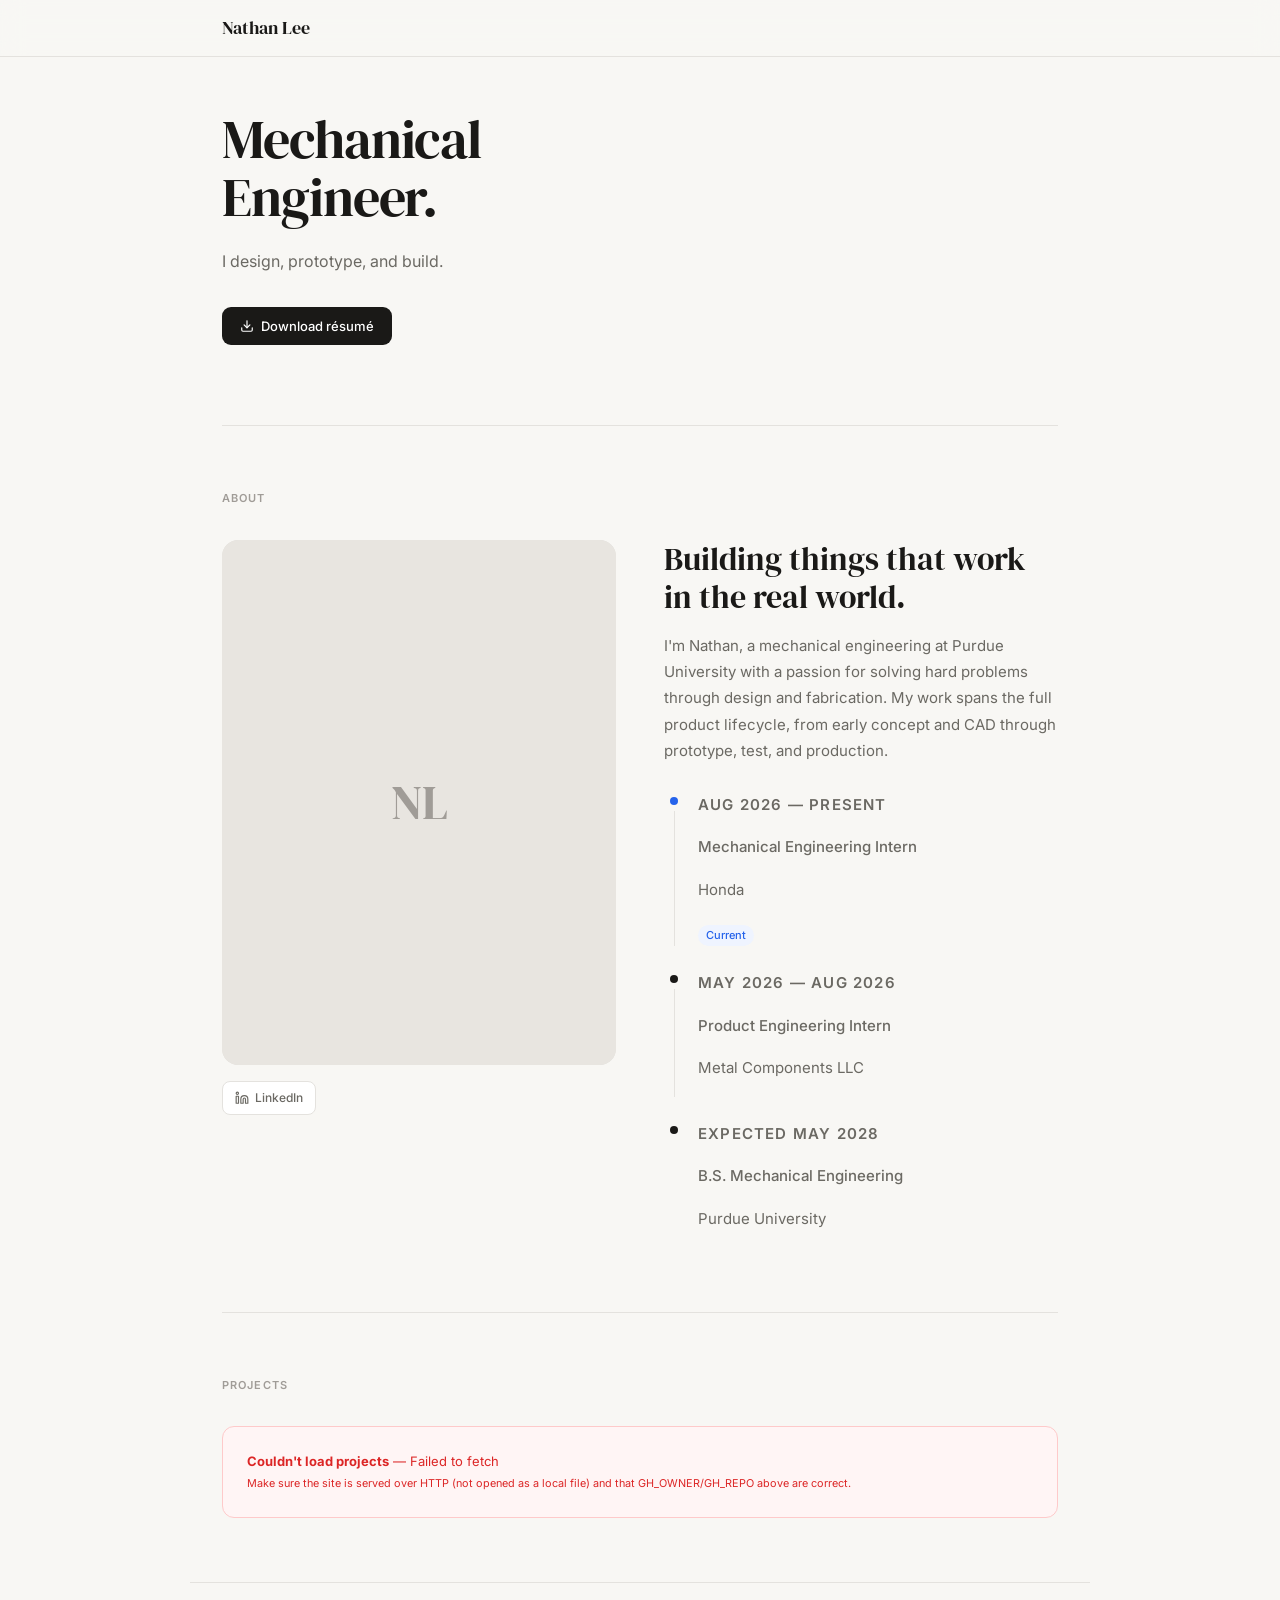
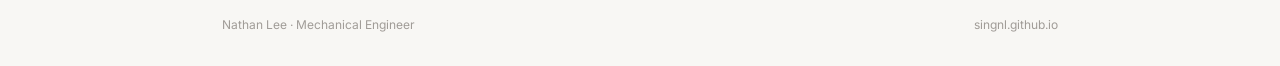
==== index.html @ 55e20346 "Update index.html" ====
<!DOCTYPE html>
<html lang="en">
<head>
<meta charset="UTF-8">
<meta name="viewport" content="width=device-width, initial-scale=1.0">
<title>Nathan Lee ME</title>
<meta name="description" content="">
<link rel="preconnect" href="https://fonts.googleapis.com">
<link rel="preconnect" href="https://fonts.gstatic.com" crossorigin>
<link href="https://fonts.googleapis.com/css2?family=Inter:wght@300;400;500;600&family=DM+Serif+Display&display=swap" rel="stylesheet">
<link rel="stylesheet" href="./css/style.css">
</head>
<body>

<header>
  <div class="header-inner">
    <a href="#" class="header-logo">Nathan Lee</a>
  </div>
</header>

<main>

  <!-- HERO -->
  <div class="hero">
    <h1>Mechanical<br>Engineer.</h1>
    <p class="hero-desc">I design, prototype, and build.</p>
    <div class="hero-actions">
      <a href="https://drive.google.com/file/d/13Z3duVzh-gguPU5r03oJVEE6rV9rd3DS/view?usp=sharing" target="_blank" class="btn btn-dark">
        <svg width="14" height="14" viewBox="0 0 24 24" fill="none" stroke="currentColor" stroke-width="2" stroke-linecap="round" stroke-linejoin="round"><path d="M21 15v4a2 2 0 0 1-2 2H5a2 2 0 0 1-2-2v-4"/><polyline points="7 10 12 15 17 10"/><line x1="12" y1="15" x2="12" y2="3"/></svg>
        Download résumé
      </a>
    </div>
  </div>

  <div class="divider"></div>

  <!-- ABOUT -->
  <section id="about">
    <p class="section-eyebrow">About</p>
    <div class="about-grid">
      <div>
        <div class="headshot-wrap">
          <img src="./assets/images/profile-image/avatar.jpeg" alt="" class="headshot"
               onerror="this.style.display='none';this.nextElementSibling.style.display='flex'">
          <div class="headshot-placeholder">NL</div>
        </div>
        <div class="social-links" style="margin-top: 1rem;">
          <a href="https://www.linkedin.com/in/nathansinglee" target="_blank" class="social-link">
            <svg viewBox="0 0 24 24" fill="none" stroke="currentColor" stroke-width="2" stroke-linecap="round" stroke-linejoin="round"><path d="M16 8a6 6 0 0 1 6 6v7h-4v-7a2 2 0 0 0-2-2 2 2 0 0 0-2 2v7h-4v-7a6 6 0 0 1 6-6z"/><rect x="2" y="9" width="4" height="12"/><circle cx="4" cy="4" r="2"/></svg>
            LinkedIn
          </a>
        </div>
      </div>

      <div>
        <h2>Building things that work in the real world.</h2>
        <p>I'm Nathan, a mechanical engineering at Purdue University with a passion for solving hard problems through design and fabrication. My work spans the full product lifecycle, from early concept and CAD through prototype, test, and production.</p>
        <div class="tl-wrap">
          <div class="tl-item">
            <div class="tl-spine">
              <div class="tl-dot tl-dot--current"></div>
              <div class="tl-line"></div>
            </div>
            <div>
              <p class="tl-label">Aug 2026 — present</p>
              <p class="tl-role">Mechanical Engineering Intern</p>
              <p class="tl-org">Honda</p>
              <span class="tl-badge">Current</span>
            </div>
          </div>
          <div class="tl-item">
            <div class="tl-spine">
              <div class="tl-dot"></div>
              <div class="tl-line"></div>
            </div>
            <div>
              <p class="tl-label">May 2026 — Aug 2026</p>
              <p class="tl-role">Product Engineering Intern</p>
              <p class="tl-org">Metal Components LLC</p>
            </div>
          </div>
          <div class="tl-item">
            <div class="tl-spine">
              <div class="tl-dot"></div>
            </div>
            <div>
              <p class="tl-label">Expected May 2028</p>
              <p class="tl-role">B.S. Mechanical Engineering</p>
              <p class="tl-org">Purdue University</p>
            </div>
          </div>
        </div>
      </div>
    </div>
  </section>

  <div class="divider"></div>

  <!-- PROJECTS -->
  <section id="projects">
    <p class="section-eyebrow">Projects</p>
    <div class="projects-grid" id="projects-grid">
      <div class="projects-loading">Loading projects…</div>
    </div>
  </section>

</main>

<footer>
  <p>Nathan Lee · Mechanical Engineer</p>
  <p>singnl.github.io</p>
</footer>

<script>
  // ---- CONFIGURE THIS TO MATCH YOUR REPO ----
  const GH_OWNER  = 'singnl';
  const GH_REPO   = 'singnl.github.io';
  const GH_BRANCH = 'main';
  const PROJECTS_DIR = 'projects';
  // --------------------------------------------

  async function loadProjects() {
    const grid = document.getElementById('projects-grid');
    try {
      // 1. Ask GitHub's API what folders exist inside /projects.
      //    This is the only part that needs the network call to GitHub —
      //    it just gives us the list of folder names, nothing else.
      const listUrl = `https://api.github.com/repos/${GH_OWNER}/${GH_REPO}/contents/${PROJECTS_DIR}?ref=${GH_BRANCH}`;
      const listRes = await fetch(listUrl, { headers: { Accept: 'application/vnd.github+json' } });
      if (!listRes.ok) throw new Error(`GitHub API HTTP ${listRes.status}`);
      const items = await listRes.json();
      const folders = items.filter(item => item.type === 'dir');

      if (!folders.length) {
        grid.innerHTML = '<p class="projects-loading">No projects yet.</p>';
        return;
      }

      // 2. For each folder, fetch its index.html directly (fast, no API
      //    rate limit) and read a small <script id="project-meta"> block
      //    out of it for the title/description/image/tags.
      const projects = await Promise.all(folders.map(async (folder) => {
        try {
          const pageUrl = `./${PROJECTS_DIR}/${folder.name}/index.html`;
          const htmlRes = await fetch(pageUrl);
          if (!htmlRes.ok) return null;
          const html = await htmlRes.text();

          const doc = new DOMParser().parseFromString(html, 'text/html');
          const metaEl = doc.getElementById('project-meta');
          if (!metaEl) return null;

          const meta = JSON.parse(metaEl.textContent);
          return {
            id: folder.name,
            title: meta.title || folder.name,
            coverImage: meta.coverImage || '',
            coverImageAlt: meta.coverImageAlt || meta.title || '',
            order: typeof meta.order === 'number' ? meta.order : 0
          };
        } catch {
          return null; // skip folders missing/invalid metadata rather than breaking the page
        }
      }));

      const valid = projects.filter(Boolean).sort((a, b) => b.order - a.order);

      if (!valid.length) {
        grid.innerHTML = '<p class="projects-loading">No projects yet.</p>';
        return;
      }

      grid.innerHTML = valid.map(p => `
        <a href="./${PROJECTS_DIR}/${esc(p.id)}/" class="project-card">
          <img class="project-img"
               src="${esc(p.coverImage)}"
               alt="${esc(p.coverImageAlt)}"
               loading="lazy"
               onerror="this.style.background='var(--border)';this.style.opacity='0'">
          <div class="project-body">
            <h3>${esc(p.title)}</h3>
          </div>
        </a>
      `).join('');

    } catch (err) {
      grid.innerHTML = `
        <div class="projects-error">
          <strong>Couldn't load projects</strong> — ${esc(err.message)}<br>
          <small>Make sure the site is served over HTTP (not opened as a local file) and that GH_OWNER/GH_REPO above are correct.</small>
        </div>`;
    }
  }

  function esc(str) {
    return String(str ?? '')
      .replace(/&/g, '&amp;').replace(/</g, '&lt;')
      .replace(/>/g, '&gt;').replace(/"/g, '&quot;');
  }

  loadProjects();
</script>

</body>
</html>
---- css/style.css ----
/* ─── Reset ──────────────────────────────────────────────────────────────── */
*, *::before, *::after { box-sizing: border-box; margin: 0; padding: 0; }

/* ─── Tokens ─────────────────────────────────────────────────────────────── */
:root {
  --bg:           #f8f7f4;
  --surface:      #ffffff;
  --text:         #1a1917;
  --text-2:       #6b6963;
  --text-3:       #a09c97;
  --border:       #e4e2de;
  --accent:       #2563eb;
  --accent-light: #eff4ff;
  --radius:       12px;
}

/* ─── Base ───────────────────────────────────────────────────────────────── */
html { scroll-behavior: smooth; }

body {
  font-family: 'Inter', sans-serif;
  background: var(--bg);
  color: var(--text);
  font-size: 15px;
  line-height: 1.6;
  -webkit-font-smoothing: antialiased;
}

/* ─── Header ─────────────────────────────────────────────────────────────── */
header {
  position: fixed;
  top: 0; left: 0; right: 0;
  z-index: 100;
  background: rgba(248, 247, 244, 0.88);
  backdrop-filter: blur(12px);
  -webkit-backdrop-filter: blur(12px);
  border-bottom: 1px solid var(--border);
}

.header-inner {
  max-width: 900px;
  margin: 0 auto;
  padding: 0 2rem;
  height: 56px;
  display: flex;
  align-items: center;
  justify-content: space-between;
}

.header-logo {
  font-family: 'DM Serif Display', serif;
  font-size: 18px;
  color: var(--text);
  text-decoration: none;
}

/* ─── Layout ─────────────────────────────────────────────────────────────── */
main { max-width: 900px; margin: 0 auto; padding: 0 2rem; }

/* ─── Shared components ──────────────────────────────────────────────────── */
.divider { height: 1px; background: var(--border); }

section { padding: 64px 0; }

.section-eyebrow {
  font-size: 11px;
  font-weight: 600;
  letter-spacing: 0.1em;
  text-transform: uppercase;
  color: var(--text-3);
  margin-bottom: 2rem;
}

.chip {
  font-size: 11px;
  font-weight: 500;
  padding: 3px 9px;
  border-radius: 100px;
  background: var(--accent-light);
  color: var(--accent);
}

footer {
  border-top: 1px solid var(--border);
  padding: 2rem;
  max-width: 900px;
  margin: 0 auto;
  display: flex;
  justify-content: space-between;
  align-items: center;
}

footer p { font-size: 12px; color: var(--text-3); }

/* ─── Buttons ────────────────────────────────────────────────────────────── */
.btn {
  display: inline-flex;
  align-items: center;
  gap: 7px;
  font-size: 13px;
  font-weight: 500;
  padding: 9px 18px;
  border-radius: 9px;
  text-decoration: none;
  transition: all 0.15s;
  cursor: pointer;
  border: none;
  font-family: 'Inter', sans-serif;
}

.btn-dark { background: var(--text); color: var(--surface); }
.btn-dark:hover { opacity: 0.84; }

.back-btn {
  display: inline-flex;
  align-items: center;
  gap: 7px;
  font-size: 13px;
  font-weight: 500;
  color: var(--text-2);
  text-decoration: none;
  padding: 7px 14px;
  border: 1px solid var(--border);
  border-radius: 8px;
  background: var(--surface);
  transition: all 0.15s;
}

.back-btn:hover { color: var(--text); border-color: #bbb; }
.back-btn svg { width: 14px; height: 14px; flex-shrink: 0; }

/* ─── Homepage: Hero ─────────────────────────────────────────────────────── */
.hero { padding: 110px 0 80px; }

.hero h1 {
  font-family: 'DM Serif Display', serif;
  font-size: 54px;
  font-weight: 400;
  line-height: 1.08;
  letter-spacing: -0.02em;
  color: var(--text);
  margin-bottom: 1.25rem;
}

.hero-desc {
  font-size: 16px;
  color: var(--text-2);
  line-height: 1.75;
  max-width: 520px;
  margin-bottom: 2rem;
}

.hero-actions { display: flex; gap: 10px; flex-wrap: wrap; }

/* ─── Homepage: About ────────────────────────────────────────────────────── */
.about-grid {
  display: grid;
  grid-template-columns: 1fr 1fr;
  gap: 3rem;
  align-items: start;
}

.about-grid h2 {
  font-family: 'DM Serif Display', serif;
  font-size: 32px;
  font-weight: 400;
  line-height: 1.2;
  margin-bottom: 1rem;
}

.about-grid p {
  font-size: 15px;
  color: var(--text-2);
  line-height: 1.75;
  margin-bottom: 1rem;
}

.headshot-wrap {
  position: relative;
  width: 100%;
  aspect-ratio: 3 / 4;
  border-radius: 16px;
  overflow: hidden;
  background: var(--border);
}

.headshot {
  width: 100%;
  height: 100%;
  object-fit: cover;
  display: block;
  border-radius: 16px;
}

.headshot-placeholder {
  display: none;
  width: 100%;
  height: 100%;
  background: #e8e5e0;
  align-items: center;
  justify-content: center;
  font-family: 'DM Serif Display', serif;
  font-size: 48px;
  color: var(--text-3);
  border-radius: 16px;
}

.social-links { display: flex; gap: 10px; margin-top: 0.5rem; }

.social-link {
  display: flex;
  align-items: center;
  gap: 6px;
  font-size: 12px;
  font-weight: 500;
  color: var(--text-2);
  text-decoration: none;
  padding: 6px 12px;
  border: 1px solid var(--border);
  border-radius: 8px;
  background: var(--surface);
  transition: all 0.15s;
}

.social-link:hover { color: var(--text); border-color: #bbb; }
.social-link svg { width: 14px; height: 14px; flex-shrink: 0; }

/* ─── Homepage: Projects grid ────────────────────────────────────────────── */
.projects-grid {
  display: grid;
  grid-template-columns: repeat(2, 1fr);
  gap: 16px;
}

.project-card {
  border-radius: var(--radius);
  overflow: hidden;
  border: 1px solid var(--border);
  text-decoration: none;
  color: inherit;
  cursor: pointer;
  display: flex;
  flex-direction: column;
  transition: box-shadow 0.18s, transform 0.18s, border-color 0.18s;
}

.project-card:hover {
  box-shadow: 0 8px 28px rgba(0,0,0,0.1);
  transform: translateY(-3px);
  border-color: #ccc;
}

.project-card:active {
  transform: translateY(-1px);
  box-shadow: 0 2px 10px rgba(0,0,0,0.06);
}

.project-img {
  width: 100%;
  height: 180px;
  object-fit: cover;
  display: block;
  background: var(--border);
}

.project-body {
  padding: 1.25rem;
  background: var(--surface);
  display: flex;
  flex-direction: column;
  gap: 8px;
  flex: 1;
}

.project-card h3 {
  font-size: 15px;
  font-weight: 600;
  color: var(--text);
  line-height: 1.35;
}

.project-card p {
  font-size: 13px;
  color: var(--text-2);
  line-height: 1.6;
  flex: 1;
}

.project-chips { display: flex; flex-wrap: wrap; gap: 5px; }

.project-arrow {
  margin-top: 4px;
  font-size: 13px;
  color: var(--text-3);
  display: flex;
  align-items: center;
  gap: 4px;
  transition: color 0.15s, gap 0.15s;
}

.project-card:hover .project-arrow { color: var(--accent); gap: 7px; }

.projects-loading {
  grid-column: 1 / -1;
  padding: 3rem;
  text-align: center;
  color: var(--text-3);
  font-size: 14px;
}

.projects-error {
  grid-column: 1 / -1;
  padding: 1.5rem;
  background: #fff5f5;
  border: 1px solid #fecaca;
  border-radius: var(--radius);
  color: #dc2626;
  font-size: 13px;
}

/* ─── Project page: Cover ────────────────────────────────────────────────── */
.cover-wrap {
  margin-top: 56px;
  width: 100%;
  height: 420px;
  overflow: hidden;
  background: var(--border);
}

.cover-img {
  width: 100%;
  height: 100%;
  object-fit: cover;
  display: block;
}

/* ─── Project page: Hero ─────────────────────────────────────────────────── */
.project-hero {
  padding: 48px 0 32px;
  border-bottom: 1px solid var(--border);
}

.project-year {
  font-size: 11px;
  font-weight: 600;
  letter-spacing: 0.1em;
  text-transform: uppercase;
  color: var(--text-3);
  margin-bottom: 0.75rem;
}

.project-title {
  font-family: 'DM Serif Display', serif;
  font-size: 44px;
  font-weight: 400;
  line-height: 1.1;
  letter-spacing: -0.02em;
  margin-bottom: 0.75rem;
}

.project-subtitle {
  font-size: 17px;
  color: var(--text-2);
  line-height: 1.6;
  max-width: 600px;
  margin-bottom: 1.5rem;
}

.project-hero .project-chips { display: flex; flex-wrap: wrap; gap: 6px; }
.project-hero .chip { padding: 4px 10px; }

/* ─── Project page: Content layout ──────────────────────────────────────── */
.project-content {
  display: grid;
  grid-template-columns: 1fr 280px;
  gap: 4rem;
  padding: 48px 0 80px;
  align-items: start;
}

.project-description {
  font-size: 15px;
  color: var(--text-2);
  line-height: 1.85;
}

.project-description p { margin-bottom: 1.25rem; }
.project-description p:last-child { margin-bottom: 0; }

/* ─── Project page: Gallery ──────────────────────────────────────────────── */
.project-gallery { display: flex; flex-direction: column; gap: 16px; }

.gallery-item {
  border-radius: var(--radius);
  overflow: hidden;
  border: 1px solid var(--border);
  background: var(--border);
}

.gallery-img {
  width: 100%;
  display: block;
  object-fit: cover;
  aspect-ratio: 4 / 3;
  transition: transform 0.3s ease;
  cursor: zoom-in;
}

.gallery-img:hover { transform: scale(1.02); }

.gallery-caption {
  padding: 10px 14px;
  font-size: 12px;
  color: var(--text-3);
  background: var(--surface);
  line-height: 1.5;
  border-top: 1px solid var(--border);
}

/* ─── Lightbox ───────────────────────────────────────────────────────────── */
.lightbox {
  display: none;
  position: fixed;
  inset: 0;
  background: rgba(0,0,0,0.88);
  z-index: 200;
  align-items: center;
  justify-content: center;
  padding: 2rem;
  cursor: zoom-out;
}

.lightbox.open { display: flex; }

.lightbox img {
  max-width: 100%;
  max-height: 90vh;
  object-fit: contain;
  border-radius: 8px;
  box-shadow: 0 24px 80px rgba(0,0,0,0.6);
}

.lightbox-close {
  position: fixed;
  top: 1.5rem;
  right: 1.5rem;
  width: 36px;
  height: 36px;
  border-radius: 50%;
  background: rgba(255,255,255,0.15);
  border: none;
  cursor: pointer;
  display: flex;
  align-items: center;
  justify-content: center;
  color: white;
  font-size: 18px;
  transition: background 0.15s;
}

.lightbox-close:hover { background: rgba(255,255,255,0.25); }


/* ─── State messages ─────────────────────────────────────────────────────── */
.state-wrap {
  padding: 120px 0;
  text-align: center;
  color: var(--text-3);
}

.state-wrap h2 {
  font-family: 'DM Serif Display', serif;
  font-size: 28px;
  font-weight: 400;
  color: var(--text);
  margin-bottom: 0.5rem;
}

/* ─── Responsive ─────────────────────────────────────────────────────────── */
@media (max-width: 700px) {
  .cover-wrap { height: 240px; }
  .project-title { font-size: 32px; }
  .project-content { grid-template-columns: 1fr; gap: 2.5rem; }
  .project-gallery { order: -1; }
}

@media (max-width: 680px) {
  .hero { padding: 96px 0 60px; }
  .hero h1 { font-size: 38px; }
  .about-grid { grid-template-columns: 1fr; }
  .projects-grid { grid-template-columns: 1fr; }
}

@media (max-width: 480px) {
  main { padding: 0 1.25rem; }
}

/* ─── About: Timeline ────────────────────────────────────────────────────── */
.tl-wrap { margin-top: 1.75rem; }

.tl-item {
  display: flex;
  gap: 14px;
  padding-bottom: 1.5rem;
  position: relative;
}
.tl-item:last-child { padding-bottom: 0; }

.tl-spine {
  display: flex;
  flex-direction: column;
  align-items: center;
  flex-shrink: 0;
  width: 20px;
}

.tl-dot {
  width: 8px;
  height: 8px;
  border-radius: 50%;
  background: var(--text);
  flex-shrink: 0;
  margin-top: 5px;
}
.tl-dot--current { background: var(--accent); }

.tl-line {
  width: 1px;
  background: var(--border);
  flex: 1;
  margin-top: 6px;
}
.tl-item:last-child .tl-line { display: none; }

.tl-label {
  font-size: 11px;
  font-weight: 600;
  letter-spacing: 0.08em;
  text-transform: uppercase;
  color: var(--text-3);
  margin-bottom: 2px;
}

.tl-role {
  font-size: 14px;
  font-weight: 500;
  color: var(--text);
  line-height: 1.4;
}

.tl-org {
  font-size: 13px;
  color: var(--text-2);
  margin-top: 1px;
}

.tl-badge {
  display: inline-block;
  margin-top: 6px;
  font-size: 11px;
  font-weight: 500;
  padding: 2px 8px;
  border-radius: 100px;
  background: var(--accent-light);
  color: var(--accent);
}
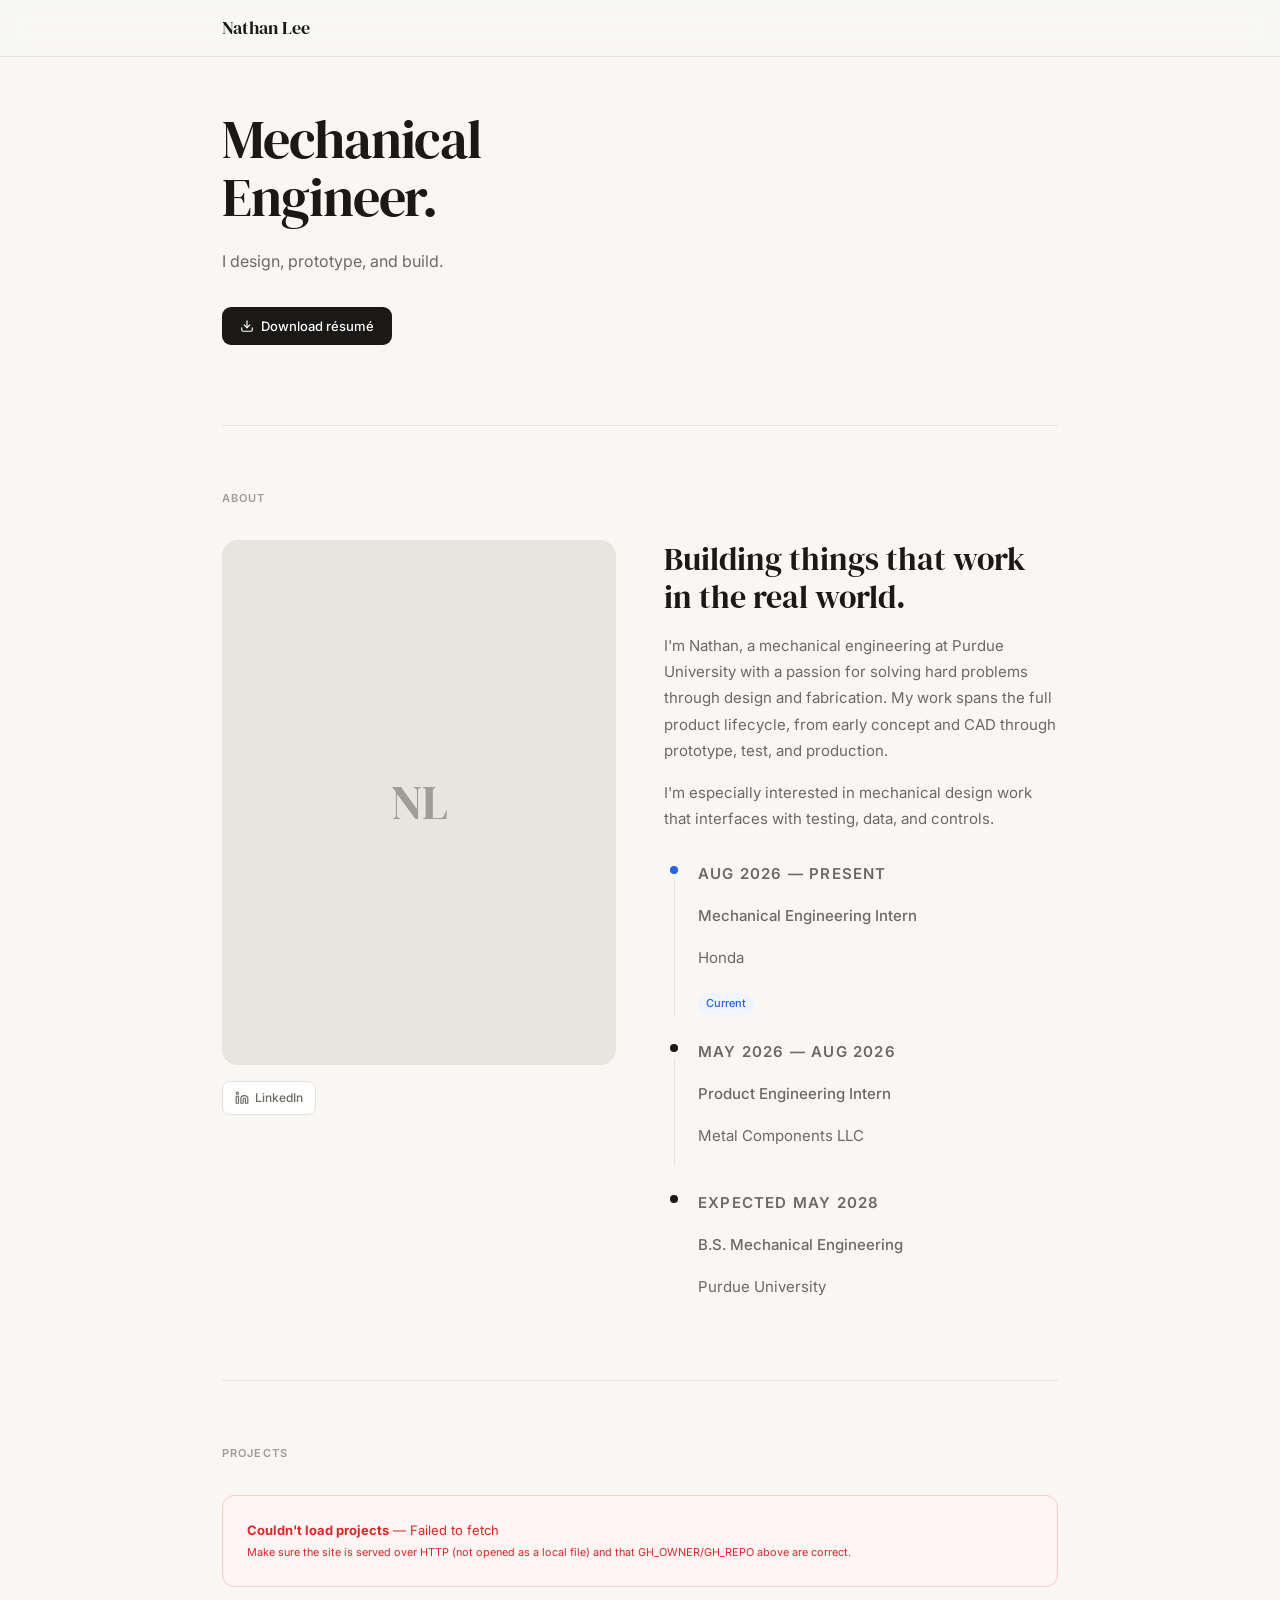
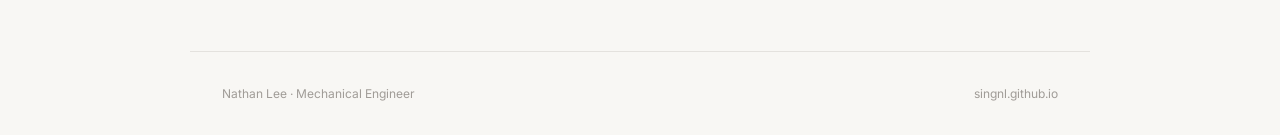
==== commit d907e375: "Update index.html" ====
--- a/index.html
+++ b/index.html
@@ -55,6 +55,7 @@
       <div>
         <h2>Building things that work in the real world.</h2>
         <p>I'm Nathan, a mechanical engineering at Purdue University with a passion for solving hard problems through design and fabrication. My work spans the full product lifecycle, from early concept and CAD through prototype, test, and production.</p>
+        <p>I'm especially interested in mechanical design work that interfaces with testing, data, and controls.</p>
         <div class="tl-wrap">
           <div class="tl-item">
             <div class="tl-spine">
@@ -151,10 +152,19 @@
           if (!metaEl) return null;
 
           const meta = JSON.parse(metaEl.textContent);
+
+          // meta.coverImage is written relative to the PROJECT's own folder
+          // (e.g. "./breadboard.jpg"), so resolve it against that folder's
+          // URL rather than using it as-is from the homepage's location.
+          const projectBase = `./${PROJECTS_DIR}/${folder.name}/`;
+          const coverImage = meta.coverImage
+            ? new URL(meta.coverImage, new URL(projectBase, window.location.href)).href
+            : '';
+
           return {
             id: folder.name,
             title: meta.title || folder.name,
-            coverImage: meta.coverImage || '',
+            coverImage,
             coverImageAlt: meta.coverImageAlt || meta.title || '',
             order: typeof meta.order === 'number' ? meta.order : 0
           };
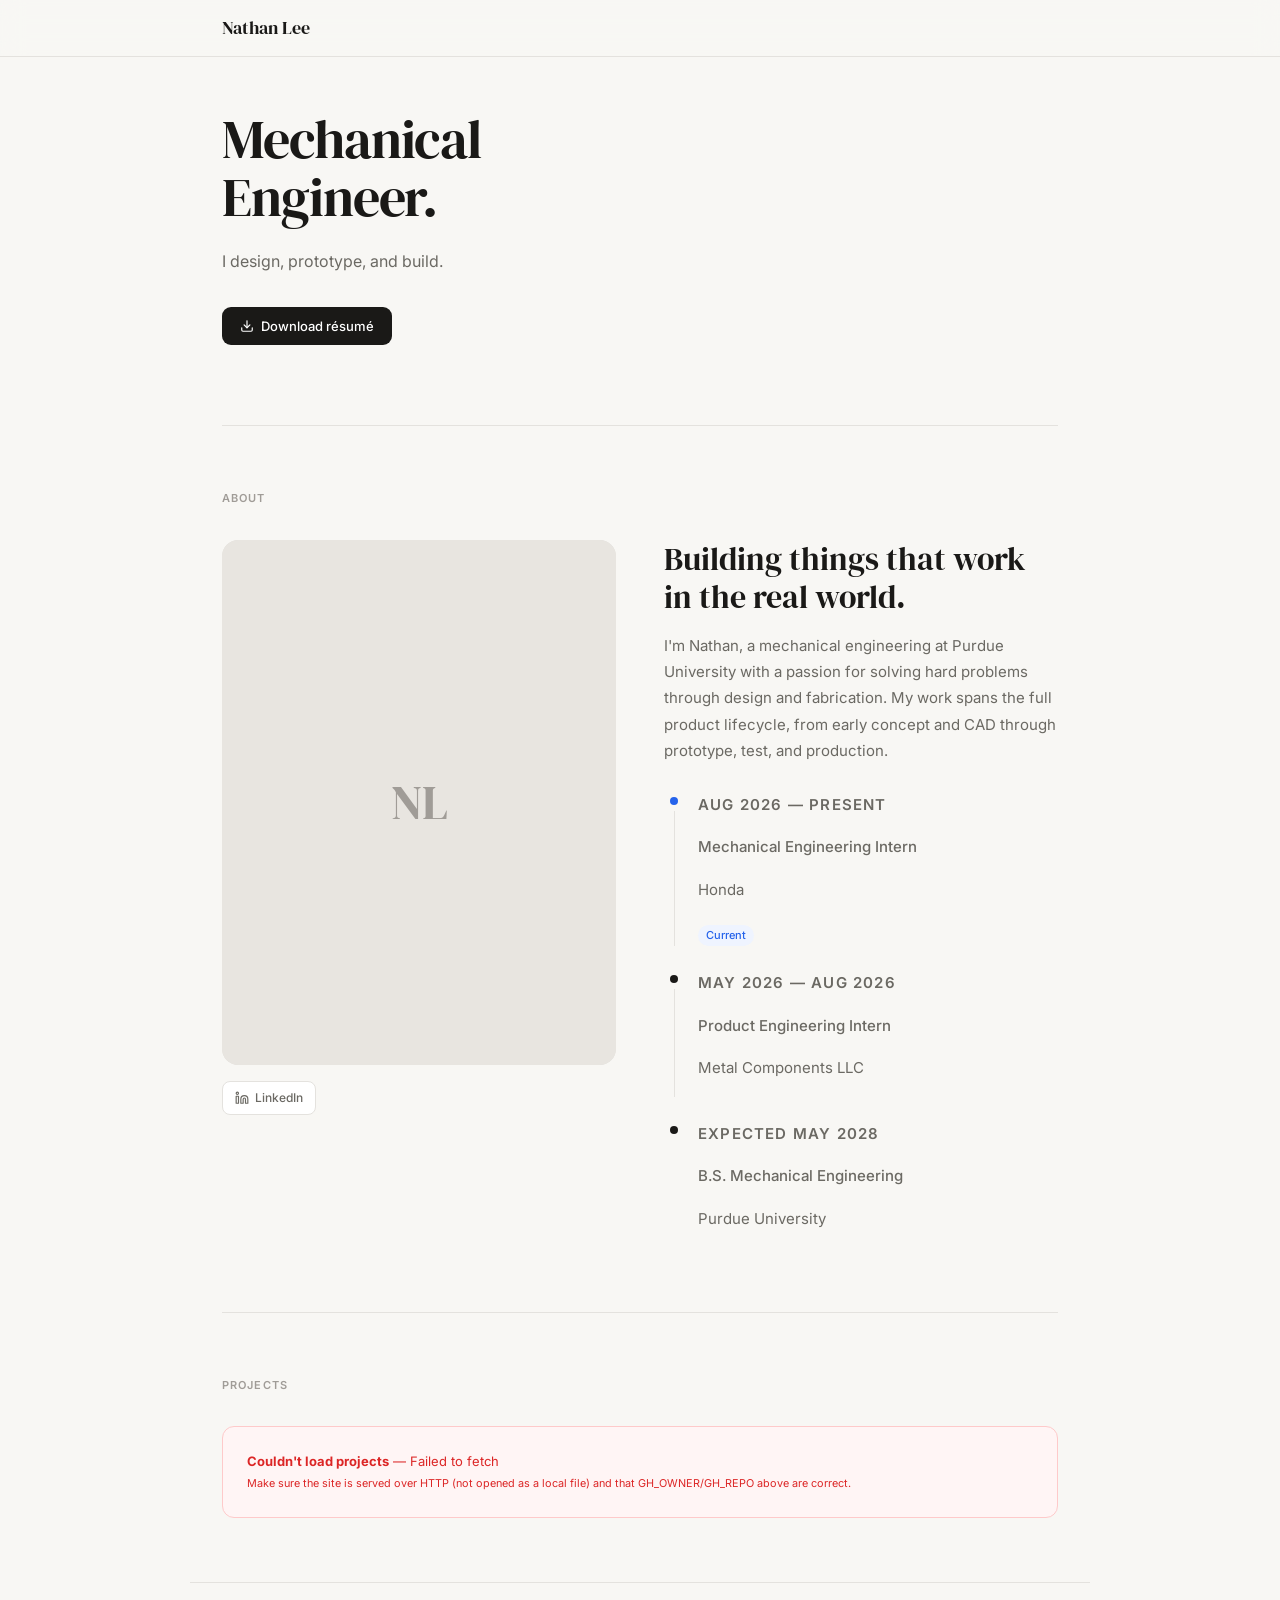
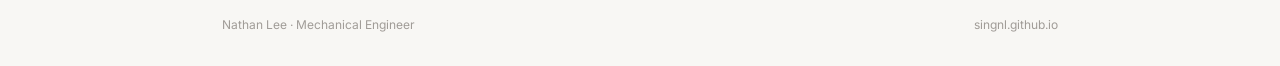
==== commit 8f164ca4: "Update index.html" ====
--- a/index.html
+++ b/index.html
@@ -55,7 +55,6 @@
       <div>
         <h2>Building things that work in the real world.</h2>
         <p>I'm Nathan, a mechanical engineering at Purdue University with a passion for solving hard problems through design and fabrication. My work spans the full product lifecycle, from early concept and CAD through prototype, test, and production.</p>
-        <p>I'm especially interested in mechanical design work that interfaces with testing, data, and controls.</p>
         <div class="tl-wrap">
           <div class="tl-item">
             <div class="tl-spine">
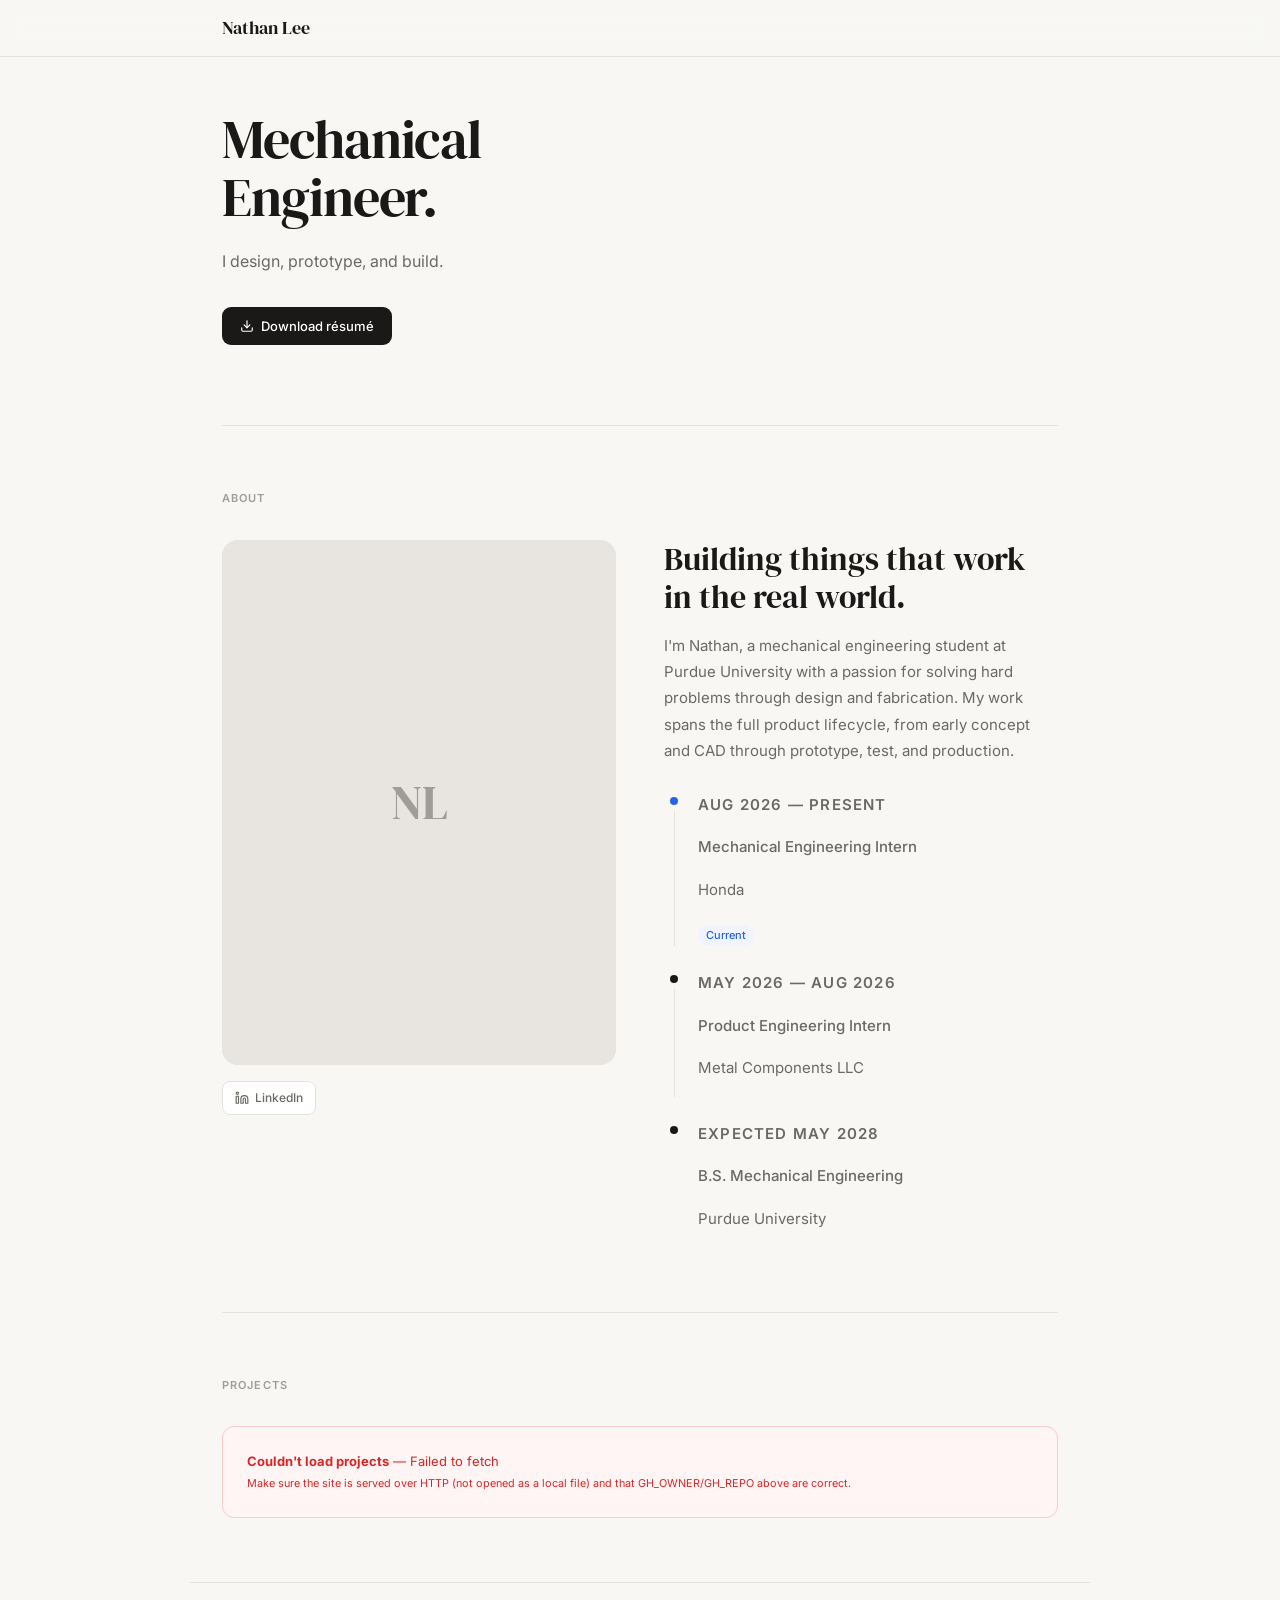
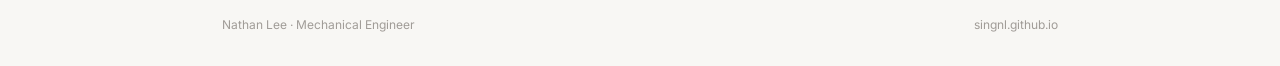
==== commit 34c4b60f: "Update index.html" ====
--- a/index.html
+++ b/index.html
@@ -54,7 +54,7 @@
 
       <div>
         <h2>Building things that work in the real world.</h2>
-        <p>I'm Nathan, a mechanical engineering at Purdue University with a passion for solving hard problems through design and fabrication. My work spans the full product lifecycle, from early concept and CAD through prototype, test, and production.</p>
+        <p>I'm Nathan, a mechanical engineering student at Purdue University with a passion for solving hard problems through design and fabrication. My work spans the full product lifecycle, from early concept and CAD through prototype, test, and production.</p>
         <div class="tl-wrap">
           <div class="tl-item">
             <div class="tl-spine">
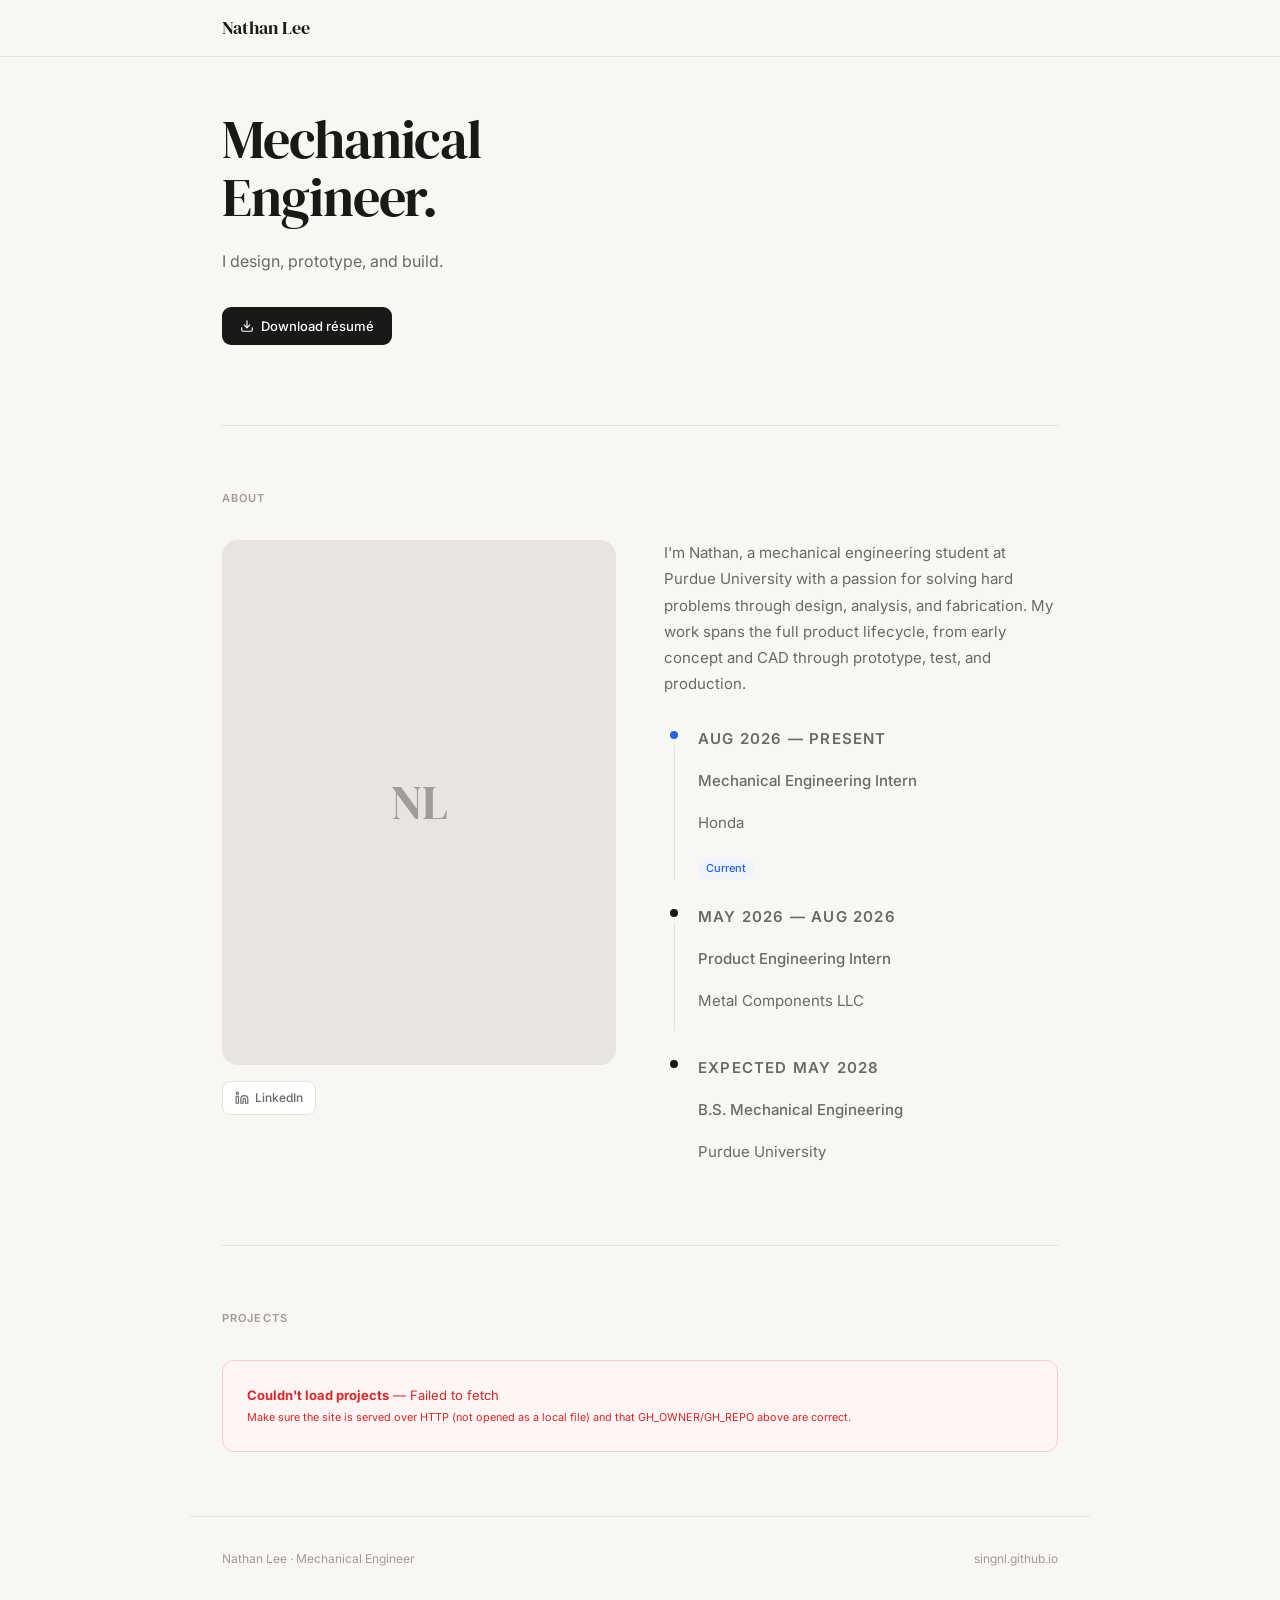
==== commit 68d7d72d: "Update index.html" ====
--- a/index.html
+++ b/index.html
@@ -53,8 +53,7 @@
       </div>
 
       <div>
-        <h2>Building things that work in the real world.</h2>
-        <p>I'm Nathan, a mechanical engineering student at Purdue University with a passion for solving hard problems through design and fabrication. My work spans the full product lifecycle, from early concept and CAD through prototype, test, and production.</p>
+        <p>I'm Nathan, a mechanical engineering student at Purdue University with a passion for solving hard problems through design, analysis, and fabrication. My work spans the full product lifecycle, from early concept and CAD through prototype, test, and production.</p>
         <div class="tl-wrap">
           <div class="tl-item">
             <div class="tl-spine">
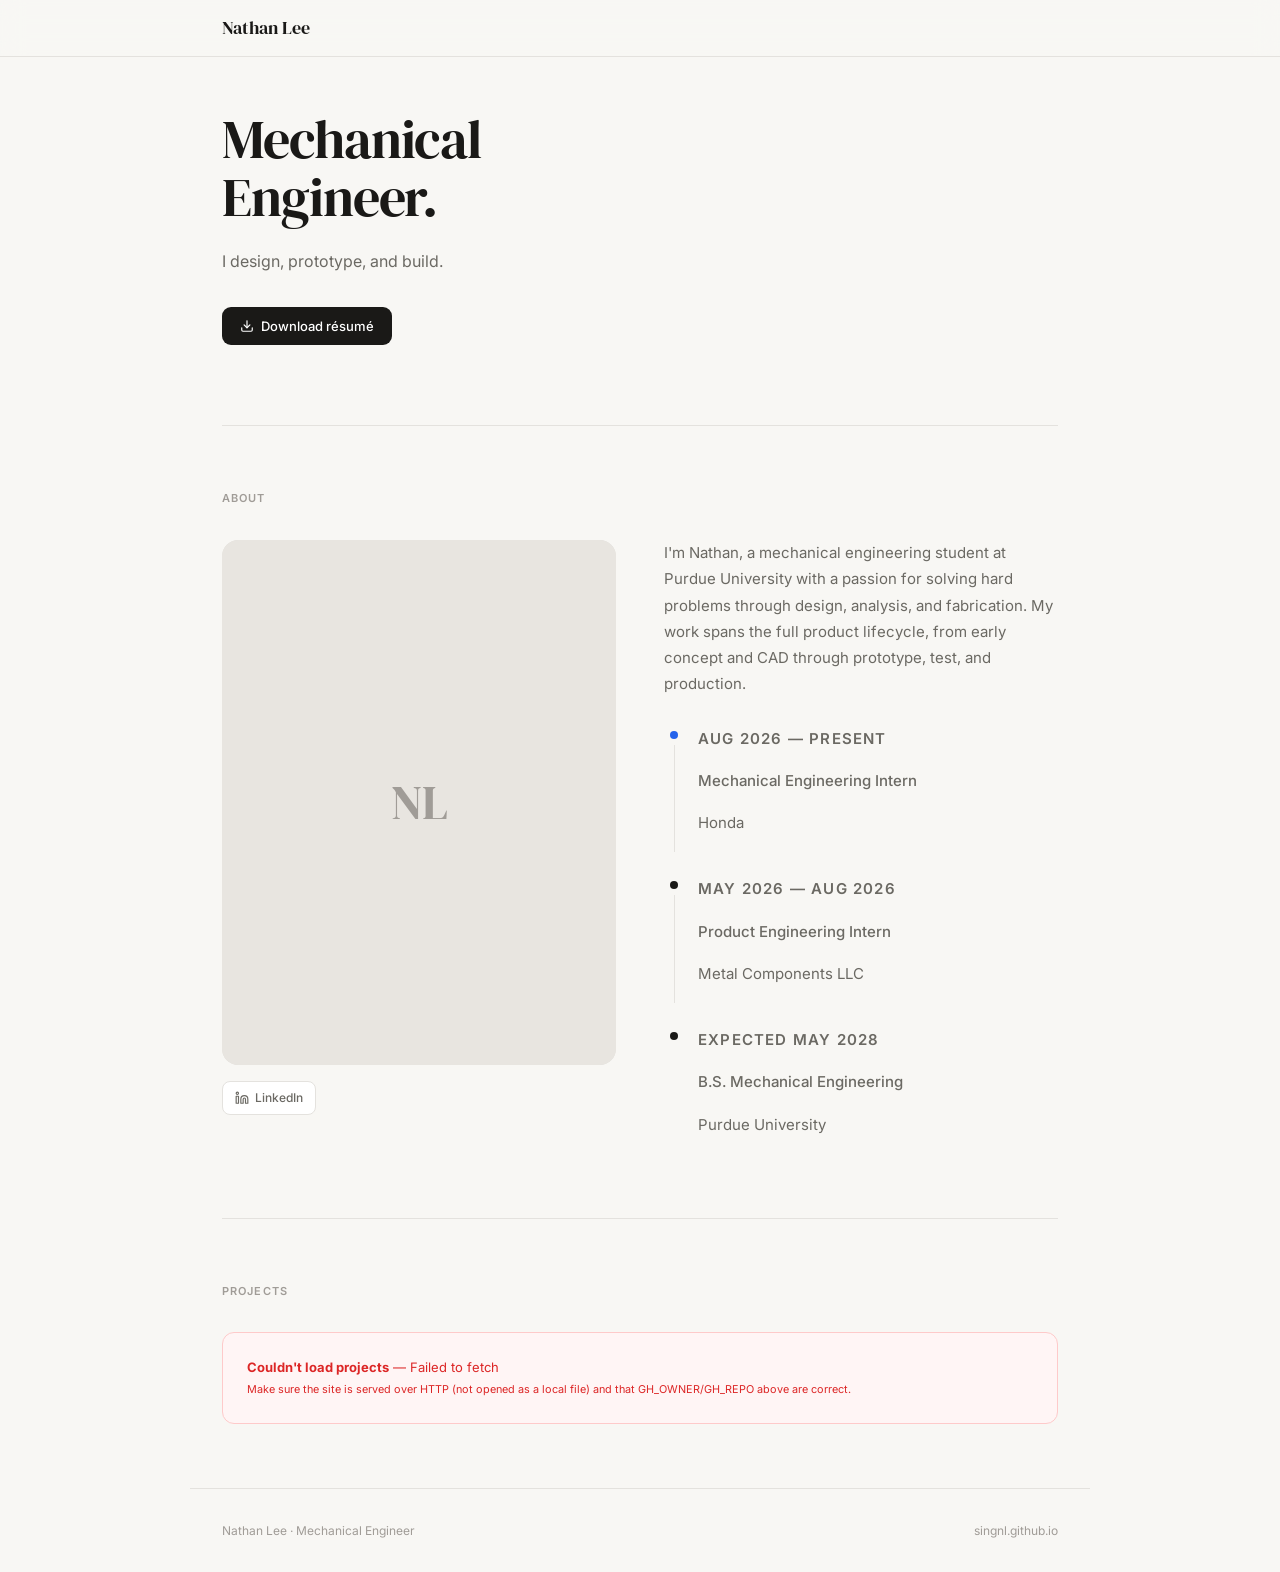
==== commit e1ff58db: "Update index.html" ====
--- a/index.html
+++ b/index.html
@@ -64,7 +64,6 @@
               <p class="tl-label">Aug 2026 — present</p>
               <p class="tl-role">Mechanical Engineering Intern</p>
               <p class="tl-org">Honda</p>
-              <span class="tl-badge">Current</span>
             </div>
           </div>
           <div class="tl-item">
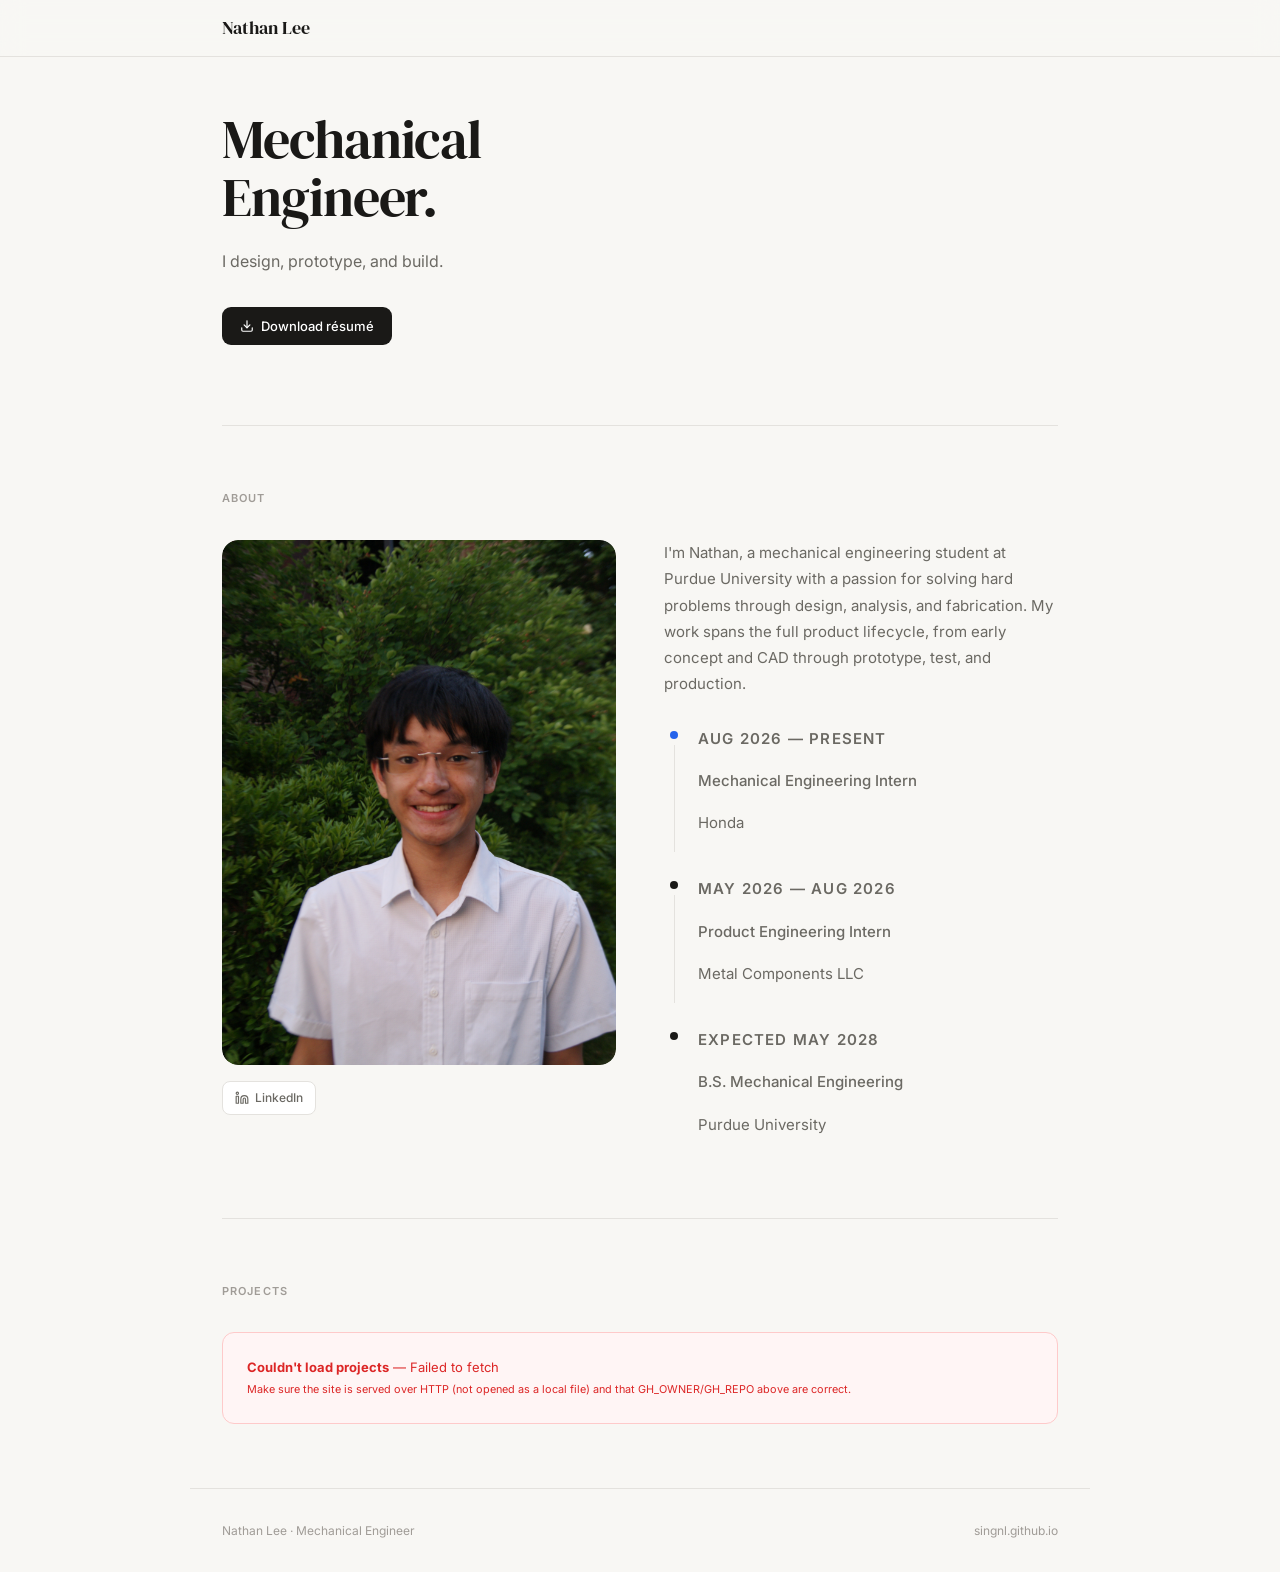
==== commit d60f8f36: "Update index.html" ====
--- a/index.html
+++ b/index.html
@@ -25,7 +25,7 @@
     <h1>Mechanical<br>Engineer.</h1>
     <p class="hero-desc">I design, prototype, and build.</p>
     <div class="hero-actions">
-      <a href="https://drive.google.com/file/d/13Z3duVzh-gguPU5r03oJVEE6rV9rd3DS/view?usp=sharing" target="_blank" class="btn btn-dark">
+      <a href="./misc/resume.pdf" target="_blank" class="btn btn-dark">
         <svg width="14" height="14" viewBox="0 0 24 24" fill="none" stroke="currentColor" stroke-width="2" stroke-linecap="round" stroke-linejoin="round"><path d="M21 15v4a2 2 0 0 1-2 2H5a2 2 0 0 1-2-2v-4"/><polyline points="7 10 12 15 17 10"/><line x1="12" y1="15" x2="12" y2="3"/></svg>
         Download résumé
       </a>
@@ -40,7 +40,7 @@
     <div class="about-grid">
       <div>
         <div class="headshot-wrap">
-          <img src="./assets/images/profile-image/avatar.jpeg" alt="" class="headshot"
+          <img src="./misc/headshot.JPG" alt="" class="headshot"
                onerror="this.style.display='none';this.nextElementSibling.style.display='flex'">
           <div class="headshot-placeholder">NL</div>
         </div>
@@ -207,6 +207,14 @@
 
   loadProjects();
 </script>
-
+<!-- Google tag (gtag.js) -->
+<script async src="https://www.googletagmanager.com/gtag/js?id=G-LGBXY8029P"></script>
+<script>
+  window.dataLayer = window.dataLayer || [];
+  function gtag(){dataLayer.push(arguments);}
+  gtag('js', new Date());
+
+  gtag('config', 'G-LGBXY8029P');
+</script>
 </body>
 </html>
